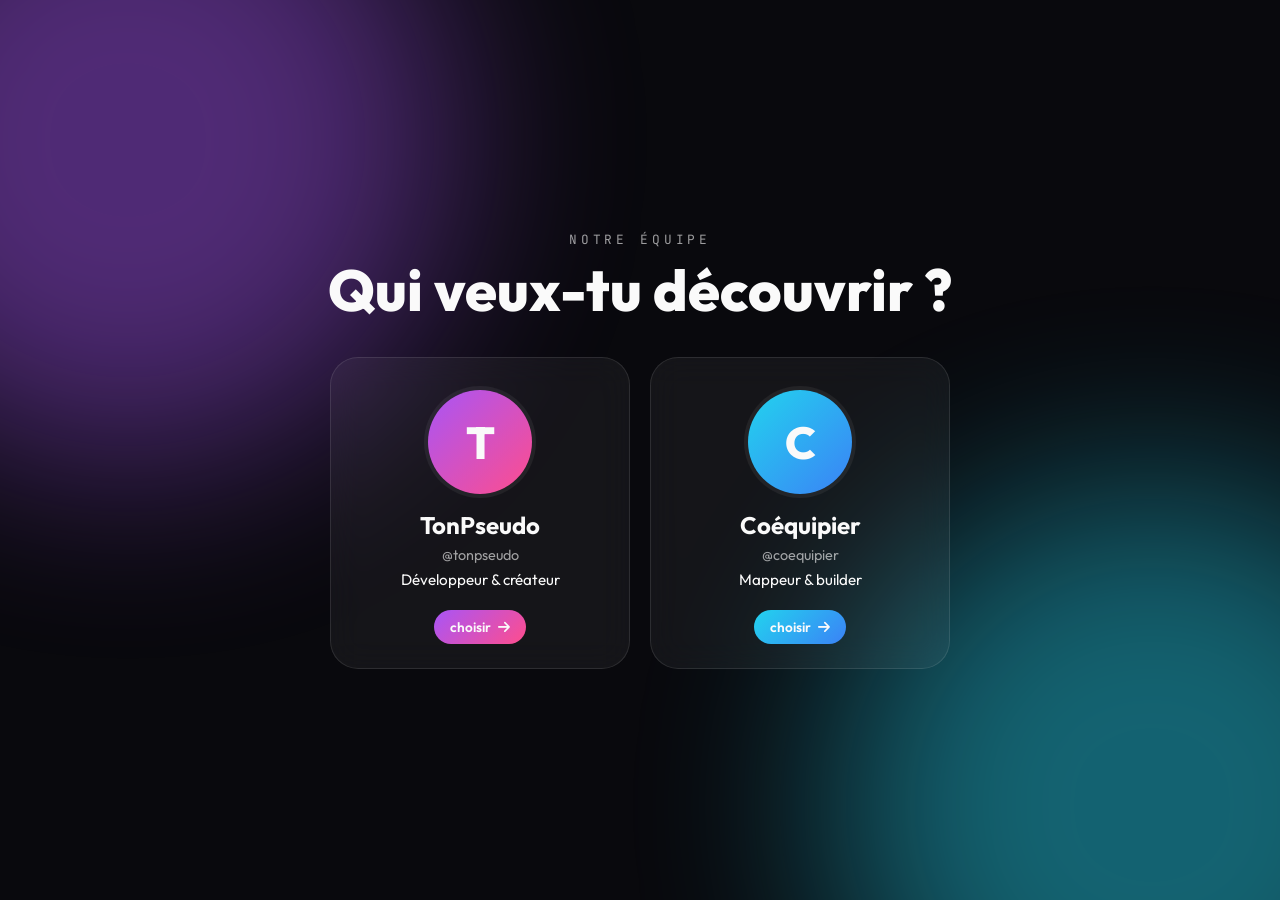
==== index.html @ 92797def "Add files via upload" ====
<!DOCTYPE html>
<html lang="fr">
<head>
  <meta charset="UTF-8">
  <meta name="viewport" content="width=device-width, initial-scale=1.0">
  <title>Notre équipe</title>
  <meta name="description" content="Choisis qui découvrir et dans quel style">
  <link rel="preconnect" href="https://fonts.googleapis.com">
  <link rel="preconnect" href="https://fonts.gstatic.com" crossorigin>
  <link href="https://fonts.googleapis.com/css2?family=Outfit:wght@300;400;600;800&family=JetBrains+Mono:wght@400&family=Press+Start+2P&family=Instrument+Serif&display=swap" rel="stylesheet">
  <link rel="stylesheet" href="https://cdnjs.cloudflare.com/ajax/libs/font-awesome/6.5.1/css/all.min.css">
  <link rel="stylesheet" href="chooser.css">
</head>
<body>
  <div class="bg"><i></i><i></i></div>

  <main>
    <section id="step-who" class="step active">
      <p class="kicker" id="site-title"></p>
      <h1>Qui veux-tu découvrir ?</h1>
      <div id="people" class="people"></div>
    </section>

    <section id="step-style" class="step">
      <button class="link" id="back-who"><i class="fa-solid fa-arrow-left"></i> changer de personne</button>
      <h1>Choisis un style pour <span id="who-name" class="grad"></span></h1>
      <div id="themes" class="themes"></div>
      <button id="random" class="random"><i class="fa-solid fa-dice"></i> au hasard</button>
    </section>
  </main>

  <script src="data/profiles.js"></script>
  <script src="data/themes.js"></script>
  <script src="chooser.js"></script>
</body>
</html>
---- chooser.css ----
:root {
  --c1: #a855f7;
  --c2: #22d3ee;
  --text: #fafafa;
  --muted: rgba(255, 255, 255, .6);
  --border: rgba(255, 255, 255, .1);
}

* { box-sizing: border-box; margin: 0; padding: 0; }

html, body {
  min-height: 100%;
  background: #09090d;
  color: var(--text);
  font-family: "Outfit", system-ui, sans-serif;
  overflow-x: hidden;
}

.bg { position: fixed; inset: 0; filter: blur(100px); opacity: .45; z-index: 0; }
.bg i {
  position: absolute; width: 50vmax; height: 50vmax; border-radius: 50%;
  transition: background 1s;
  animation: drift 20s ease-in-out infinite alternate;
}
.bg i:first-child { background: var(--c1); top: -20%; left: -15%; }
.bg i:last-child { background: var(--c2); bottom: -25%; right: -15%; animation-delay: -10s; }
@keyframes drift { to { transform: translate(10vw, 8vh) scale(1.2); } }

main {
  position: relative; z-index: 1;
  width: min(1000px, 100%);
  margin: 0 auto;
  min-height: 100vh;
  padding: 48px 16px;
  display: grid; align-content: center;
}

.step { display: none; text-align: center; }
.step.active { display: block; animation: rise .6s cubic-bezier(.2, .8, .2, 1); }
@keyframes rise { from { opacity: 0; transform: translateY(24px); } }

.kicker {
  font-family: "JetBrains Mono", monospace;
  font-size: .8rem; letter-spacing: .3em; text-transform: uppercase;
  color: var(--muted);
}
h1 {
  font-size: clamp(2rem, 6vw, 3.6rem); font-weight: 800; line-height: 1.1;
  margin: 10px 0 36px;
}
.grad {
  background: linear-gradient(90deg, var(--c1), var(--c2));
  -webkit-background-clip: text; background-clip: text; color: transparent;
}

/* ---------- Personnes ---------- */
.people { display: flex; justify-content: center; gap: 20px; flex-wrap: wrap; }
.person {
  width: min(300px, 100%);
  padding: 32px 24px 24px;
  display: flex; flex-direction: column; align-items: center; gap: 6px;
  font: inherit; color: inherit; cursor: pointer;
  background: rgba(255, 255, 255, .05);
  border: 1px solid var(--border);
  border-radius: 28px;
  backdrop-filter: blur(16px);
  transition: transform .3s, box-shadow .3s, border-color .3s;
  animation: rise .7s backwards calc(var(--i) * 120ms + 100ms);
}
.person:hover, .person:focus-visible {
  transform: translateY(-6px);
  border-color: var(--pc1);
  box-shadow: 0 20px 60px -20px var(--pc1);
  outline: none;
}
.pav {
  position: relative;
  width: 104px; height: 104px; margin-bottom: 10px;
  border-radius: 50%; overflow: hidden;
  background: linear-gradient(135deg, var(--pc1), var(--pc2));
  display: grid; place-items: center;
  box-shadow: 0 0 0 4px rgba(255, 255, 255, .06);
}
.pav b { font-size: 2.8rem; font-weight: 800; }
.pav img { position: absolute; inset: 0; width: 100%; height: 100%; object-fit: cover; }
.person strong { font-size: 1.5rem; }
.ph { color: var(--muted); font-size: .9rem; }
.pb { font-size: .95rem; min-height: 1.3em; }
.go {
  margin-top: 14px; padding: 8px 16px; border-radius: 999px;
  background: linear-gradient(135deg, var(--pc1), var(--pc2));
  font-weight: 600; font-size: .85rem;
}
.go i { margin-left: 4px; transition: transform .2s; }
.person:hover .go i { transform: translateX(4px); }

/* ---------- Styles ---------- */
.link {
  font: inherit; color: var(--muted); background: none; border: none; cursor: pointer;
  font-size: .9rem;
}
.link:hover { color: var(--text); }

.themes {
  display: grid;
  grid-template-columns: repeat(auto-fill, minmax(260px, 1fr));
  gap: 18px;
  text-align: left;
}
.theme {
  display: flex; flex-direction: column; gap: 4px;
  padding: 12px 12px 16px;
  color: var(--text); text-decoration: none;
  background: rgba(255, 255, 255, .05);
  border: 1px solid var(--border);
  border-radius: 22px;
  transition: transform .25s, border-color .25s, box-shadow .25s;
  animation: rise .6s backwards calc(var(--i) * 70ms);
}
.theme:hover, .theme:focus-visible {
  transform: translateY(-5px);
  border-color: var(--c1);
  box-shadow: 0 18px 50px -20px var(--c1);
  outline: none;
}
.theme strong { font-size: 1.15rem; padding: 8px 6px 0; }
.theme > span { font-size: .85rem; color: var(--muted); padding: 0 6px; }

.random {
  margin-top: 28px; padding: 12px 22px;
  font: 600 .95rem "Outfit", sans-serif; color: var(--text); cursor: pointer;
  background: rgba(255, 255, 255, .08);
  border: 1px solid var(--border); border-radius: 999px;
  transition: background .2s;
}
.random:hover { background: rgba(255, 255, 255, .16); }

/* ---------- Maquettes ---------- */
.pv {
  position: relative; aspect-ratio: 16 / 10;
  border-radius: 14px; overflow: hidden;
  display: grid; place-items: center;
}

.pv-neon { background: radial-gradient(circle at 50% 40%, #1a1024, #05050a); }
.n-card {
  width: 44%; height: 82%;
  display: flex; flex-direction: column; align-items: center; justify-content: center; gap: 7px;
  border-radius: 12px; background: rgba(255,255,255,.04);
  border: 1px solid rgba(255,255,255,.1);
  box-shadow: 0 0 30px -6px var(--c1);
}
.n-card .av { width: 30%; aspect-ratio: 1; border-radius: 50%; border: 2px solid var(--c1); box-shadow: 0 0 12px var(--c1); }
.n-card b { width: 60%; height: 8px; border-radius: 4px; background: #fff; box-shadow: 0 0 10px var(--c1); }
.n-card s { width: 45%; height: 5px; border-radius: 3px; background: rgba(255,255,255,.3); }
.n-card span { display: flex; gap: 5px; }
.n-card span i { width: 8px; height: 8px; border-radius: 50%; background: #fff; }

.pv-bento { background: linear-gradient(135deg, color-mix(in srgb, var(--c1) 60%, #111), color-mix(in srgb, var(--c2) 60%, #111)); }
.b-grid {
  width: 78%; height: 80%;
  display: grid; grid-template-columns: repeat(3, 1fr); grid-auto-rows: 1fr; gap: 6px;
}
.b-grid i { border-radius: 8px; background: rgba(255,255,255,.14); border: 1px solid rgba(255,255,255,.2); }
.b-grid .w3 { grid-column: span 3; }
.b-grid .w2 { grid-column: span 2; }
.b-grid .h2 { grid-row: span 2; }

.pv-terminal { background: #050805; }
.t-win {
  width: 84%; height: 80%;
  border-radius: 8px; border: 1px solid #1f2a1f; background: #0a0f0a; overflow: hidden;
}
.t-win em { display: flex; gap: 4px; padding: 6px; background: #121a12; }
.t-win em i { width: 7px; height: 7px; border-radius: 50%; background: #3a4a3a; }
.t-win code {
  display: block; padding: 8px 10px;
  font: .62rem/1.5 "JetBrains Mono", monospace; color: #b8f5c0;
}
.t-win b { color: var(--c1); }
.t-win u { text-decoration: none; animation: blink 1s steps(1) infinite; }
@keyframes blink { 50% { opacity: 0; } }

.pv-arcade {
  background: #0b0630;
  background-image: radial-gradient(#fff 1px, transparent 1px);
  background-size: 22px 22px;
}
.pv-arcade::after {
  content: ""; position: absolute; inset: 0;
  background: repeating-linear-gradient(transparent 0 2px, rgba(0,0,0,.35) 2px 4px);
}
.a-scr { display: grid; gap: 10px; text-align: center; font-family: "Press Start 2P", monospace; }
.a-scr span { font-size: .7rem; color: var(--c1); text-shadow: 2px 2px var(--c2); animation: blink 1.2s steps(1) infinite; }
.a-scr small { font-size: .45rem; color: #fff; }

.pv-minimal { background: #f3efe6; color: #141414; }
.m-page { width: 80%; display: grid; gap: 6px; text-align: left; }
.m-page small { font: .6rem "Outfit", sans-serif; opacity: .6; }
.m-page strong { font: 2rem/1 "Instrument Serif", serif; font-weight: 400; }
.m-page hr { border: none; border-top: 1px solid #141414; opacity: .25; }
.m-page hr:first-of-type { border-top: 8px solid var(--c1); opacity: 1; }

.pv-vinyle { background: radial-gradient(circle at 30% 50%, color-mix(in srgb, var(--c1) 45%, #000), #050505 70%); }
.v-deck { position: relative; width: 60%; aspect-ratio: 1.3; }
.v-deck .rec {
  position: absolute; left: 0; top: 0; height: 100%; aspect-ratio: 1; border-radius: 50%;
  background: repeating-radial-gradient(circle, #111 0 2px, #1d1d1d 2px 4px);
  display: grid; place-items: center;
  animation: spin 4s linear infinite;
  box-shadow: 0 0 24px -4px var(--c1);
}
.v-deck .rec i {
  width: 34%; aspect-ratio: 1; border-radius: 50%;
  background: conic-gradient(var(--c1), var(--c2), var(--c1));
}
.v-deck .arm {
  position: absolute; right: 8%; top: 4%;
  width: 5px; height: 70%; border-radius: 3px; background: #ccc;
  transform-origin: top center; transform: rotate(24deg);
}
@keyframes spin { to { transform: rotate(360deg); } }

@media (prefers-reduced-motion: reduce) {
  *, *::before, *::after { animation: none !important; transition: none !important; }
}
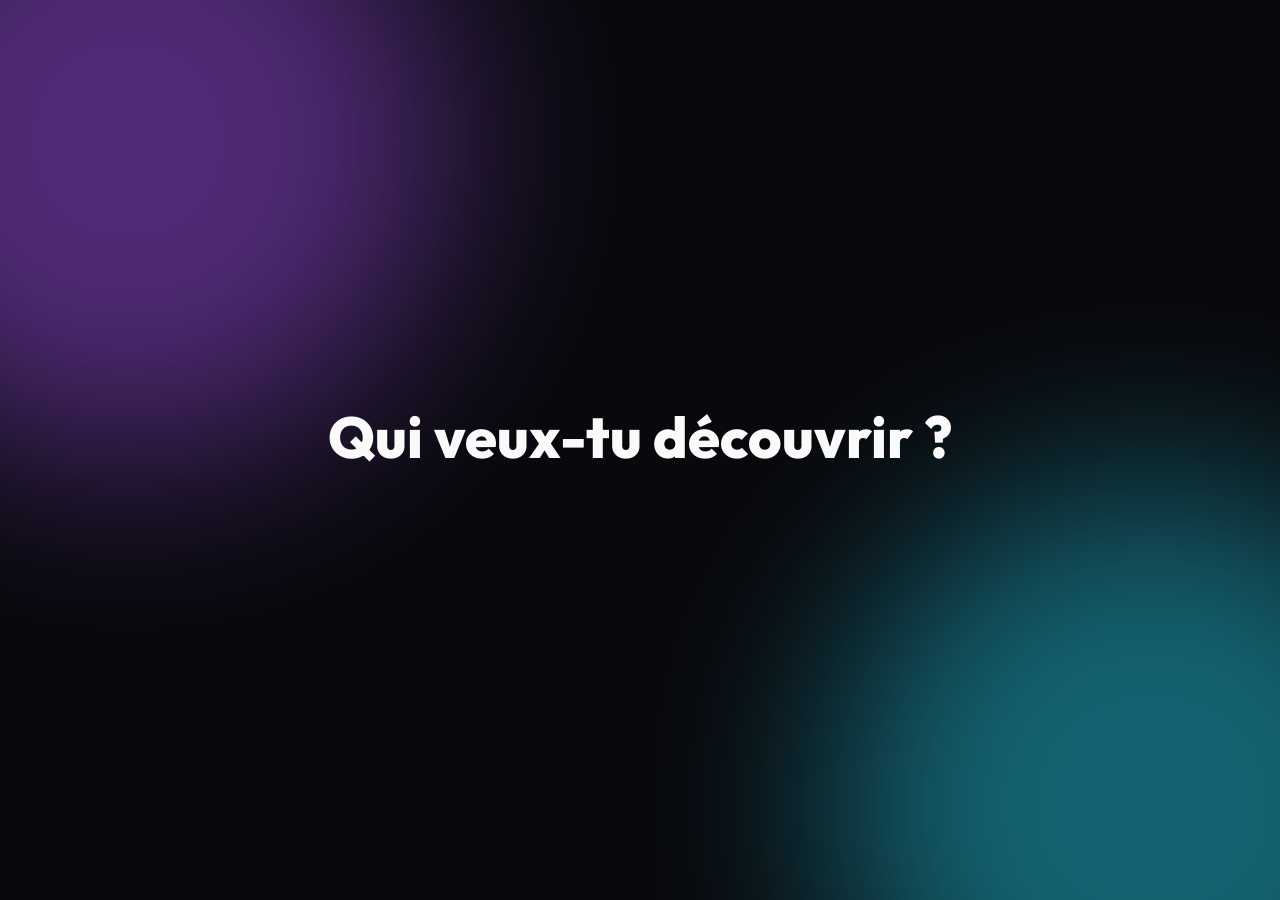
==== commit 2780e207: "Change page title from 'Notre équipe' to 'Nexium'" ====
--- a/index.html
+++ b/index.html
@@ -3,7 +3,7 @@
 <head>
   <meta charset="UTF-8">
   <meta name="viewport" content="width=device-width, initial-scale=1.0">
-  <title>Notre équipe</title>
+  <title>Nexium</title>
   <meta name="description" content="Choisis qui découvrir et dans quel style">
   <link rel="preconnect" href="https://fonts.googleapis.com">
   <link rel="preconnect" href="https://fonts.gstatic.com" crossorigin>
